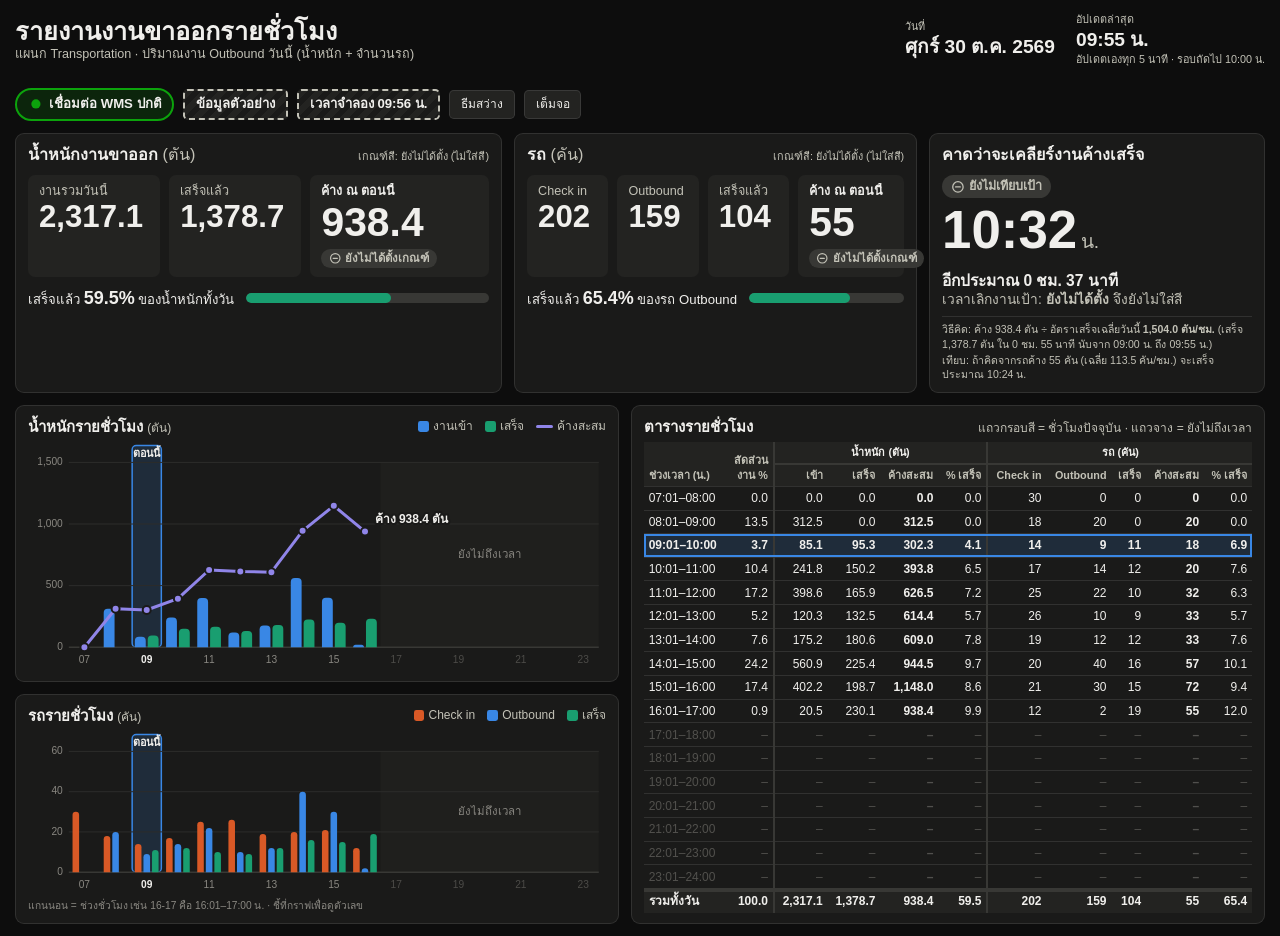
==== src/web/index.html @ 68474e00 "Phase 1: WMS outbound realtime dashboard with sample data Co-Authored-By: Claude Opus 5.5 <noreply@a" ====
<!DOCTYPE html>
<html lang="th">
<head>
<meta charset="utf-8">
<meta name="viewport" content="width=device-width, initial-scale=1">
<title>รายงานงานขาออกรายชั่วโมง</title>
<link rel="stylesheet" href="css/style.css">
</head>
<body data-theme="dark" data-conn="loading">
<div class="dash">

  <!-- 1) แถบบน -->
  <header class="topbar">
    <div class="tb-title">
      <h1>รายงานงานขาออกรายชั่วโมง</h1>
      <div class="sub">แผนก Transportation · ปริมาณงาน Outbound วันนี้ (น้ำหนัก + จำนวนรถ)</div>
    </div>
    <div class="tb-block">
      <div class="lbl">วันที่</div>
      <div class="v" id="dateTxt">—</div>
    </div>
    <div class="tb-block">
      <div class="lbl">อัปเดตล่าสุด</div>
      <div class="v num" id="updTxt">—</div>
      <div class="small" id="updSub">กำลังโหลดข้อมูล…</div>
    </div>
    <div class="tb-badges">
      <span class="pill" id="connPill"></span>
      <span class="sample-badge" id="sampleBadge" hidden title="ตัวเลขทั้งหมดเป็นข้อมูลตัวอย่าง (สมมติ) ยังไม่ได้ต่อ WMS จริง">ข้อมูลตัวอย่าง</span>
      <span class="sim-badge" id="simBadge" hidden></span>
      <button class="btn" id="themeBtn" type="button"></button>
      <button class="btn" id="fsBtn" type="button">เต็มจอ</button>
    </div>
  </header>

  <!-- แถบ error : ข้อมูลเก่า / ล็อกอินไม่ผ่าน / อ่านหน้าไม่ได้ -->
  <div class="banner" id="banner" role="alert">
    <span id="bannerIc"></span>
    <div><div class="b-title" id="bannerTitle"></div><div class="b-detail" id="bannerDetail"></div></div>
  </div>

  <div class="content" id="content">
    <div class="content-inner">

      <!-- 2) การ์ดสรุป   3) การ์ดคาดการณ์ -->
      <section class="kpis">
        <div class="panel grp">
          <div class="grp-head"><h2>น้ำหนักงานขาออก <span class="unit">(ตัน)</span></h2><span class="th-note" id="thW"></span></div>
          <div class="tiles tiles-w">
            <div class="tile"><div class="t-lbl">งานรวมวันนี้</div><div class="t-val" id="wTotal"></div></div>
            <div class="tile"><div class="t-lbl">เสร็จแล้ว</div><div class="t-val" id="wDone"></div></div>
            <div class="tile tile-rem" id="wRemTile" data-level="none"><div class="t-lbl">ค้าง ณ ตอนนี้</div><div class="t-val" id="wRem"></div><div class="chip" id="wChip"></div></div>
          </div>
          <div class="prog"><div class="prog-lbl">เสร็จแล้ว <b class="num" id="wPct"></b> ของน้ำหนักทั้งวัน</div><div class="bar"><div class="fill" id="wBar"></div></div></div>
        </div>

        <div class="panel grp">
          <div class="grp-head"><h2>รถ <span class="unit">(คัน)</span></h2><span class="th-note" id="thT"></span></div>
          <div class="tiles tiles-t">
            <div class="tile"><div class="t-lbl">Check in</div><div class="t-val" id="tCi"></div></div>
            <div class="tile"><div class="t-lbl">Outbound</div><div class="t-val" id="tOb"></div></div>
            <div class="tile"><div class="t-lbl">เสร็จแล้ว</div><div class="t-val" id="tDone"></div></div>
            <div class="tile tile-rem" id="tRemTile" data-level="none"><div class="t-lbl">ค้าง ณ ตอนนี้</div><div class="t-val" id="tRem"></div><div class="chip" id="tChip"></div></div>
          </div>
          <div class="prog"><div class="prog-lbl">เสร็จแล้ว <b class="num" id="tPct"></b> ของรถ Outbound</div><div class="bar"><div class="fill" id="tBar"></div></div></div>
        </div>

        <div class="panel fc" id="fcCard" data-level="none">
          <div class="fc-head"><h2>คาดว่าจะเคลียร์งานค้างเสร็จ</h2><span class="chip" id="fcChip"></span></div>
          <div class="fc-main">
            <div class="fc-time"><span id="fcTime"></span><span class="fc-u" id="fcUnit">น.</span></div>
            <div class="fc-side"><div id="fcLeft"></div><div class="fc-target" id="fcTarget"></div></div>
          </div>
          <div class="fc-foot"><div id="fcFormula"></div><div id="fcTruck"></div></div>
        </div>
      </section>

      <!-- 4) กราฟรายชั่วโมง   5) ตาราง -->
      <section class="main">
        <div class="charts">
          <div class="panel chart-panel">
            <div class="c-head">
              <h2>น้ำหนักรายชั่วโมง <span class="unit">(ตัน)</span></h2>
              <div class="legend">
                <span><i class="sw bg-in"></i>งานเข้า</span>
                <span><i class="sw bg-done"></i>เสร็จ</span>
                <span><i class="sw-line bg-rem"></i>ค้างสะสม</span>
              </div>
            </div>
            <div class="plot" id="chartW"></div>
          </div>
          <div class="panel chart-panel">
            <div class="c-head">
              <h2>รถรายชั่วโมง <span class="unit">(คัน)</span></h2>
              <div class="legend">
                <span><i class="sw bg-ci"></i>Check in</span>
                <span><i class="sw bg-in"></i>Outbound</span>
                <span><i class="sw bg-done"></i>เสร็จ</span>
              </div>
            </div>
            <div class="plot" id="chartT"></div>
            <div class="axis-note">แกนนอน = ช่วงชั่วโมง เช่น 16-17 คือ 16:01–17:00 น. · ชี้ที่กราฟเพื่อดูตัวเลข</div>
          </div>
        </div>

        <div class="panel tbl-panel">
          <div class="c-head">
            <h2>ตารางรายชั่วโมง</h2>
            <div class="legend"><span>แถวกรอบสี = ชั่วโมงปัจจุบัน · แถวจาง = ยังไม่ถึงเวลา</span></div>
          </div>
          <div class="tbl-wrap">
            <table>
              <thead>
                <tr>
                  <th rowspan="2" class="c-per">ช่วงเวลา (น.)</th>
                  <th rowspan="2">สัดส่วน<br>งาน %</th>
                  <th colspan="4" class="grp-th sep">น้ำหนัก (ตัน)</th>
                  <th colspan="5" class="grp-th sep">รถ (คัน)</th>
                </tr>
                <tr>
                  <th class="sep">เข้า</th><th>เสร็จ</th><th>ค้างสะสม</th><th>% เสร็จ</th>
                  <th class="sep">Check in</th><th>Outbound</th><th>เสร็จ</th><th>ค้างสะสม</th><th>% เสร็จ</th>
                </tr>
              </thead>
              <tbody id="tbody"></tbody>
              <tfoot id="tfoot"></tfoot>
            </table>
          </div>
        </div>
      </section>
    </div>

    <div class="overlay" id="overlay"><div class="ov-box"><div class="ov-title" id="ovTitle"></div><div class="ov-sub" id="ovSub"></div></div></div>
  </div>
</div>
<div class="tip" id="tip"></div>

<script src="js/calc.js"></script>
<script src="js/app.js"></script>
</body>
</html>
---- src/web/css/style.css ----
/* wms-realtime-report — สไตล์ตาม design/design.md (ธีมมืด/สว่าง, ทีวี 16:9 / คอม / มือถือ) */

/* ---------- ขนาดตัวอักษรฐาน: ทีวี 1920x1080 = 16px แล้วย่อ/ขยายตามจอ ---------- */
:root { font-size: 15px; }
@media (min-width: 900px) { :root { font-size: 14px; } }
@media (min-width: 1200px) { :root { font-size: clamp(12px, min(0.8333vw, 1.4815vh), 32px); } }

/* ---------- ธีม ---------- */
body[data-theme="dark"] {
  color-scheme: dark;
  --page: #0d0d0d; --surface: #1a1a19; --surface-2: #232321;
  --ink: #f0efec; --ink-2: #c3c2b7; --muted: #898781;
  --grid: #2c2c2a; --axis: #383835; --line: rgba(255,255,255,.10);
  --s-in: #3987e5; --s-done: #199e70; --s-ci: #d95926; --s-rem: #9085e9;
  --cur: rgba(57,135,229,.16); --cur-line: #3987e5;
  --chip-none: #383835; --chip-none-ink: #c3c2b7;
  --hit-hover: rgba(255,255,255,.05);
}
body[data-theme="light"] {
  color-scheme: light;
  --page: #ebeae6; --surface: #fcfcfb; --surface-2: #f3f2ef;
  --ink: #0b0b0b; --ink-2: #52514e; --muted: #6f6e69;
  --grid: #e1e0d9; --axis: #c3c2b7; --line: rgba(11,11,11,.12);
  --s-in: #2a78d6; --s-done: #1baf7a; --s-ci: #eb6834; --s-rem: #6250d6;
  --cur: rgba(42,120,214,.12); --cur-line: #2a78d6;
  --chip-none: #e1e0d9; --chip-none-ink: #52514e;
  --hit-hover: rgba(0,0,0,.04);
}
body { --good: #0ca30c; --warn: #fab219; --crit: #d03b3b; }

* { box-sizing: border-box; }
html, body { margin: 0; }
body {
  background: var(--page); color: var(--ink);
  font-family: "Leelawadee UI", "Segoe UI", "Noto Sans Thai", Tahoma, sans-serif;
  line-height: 1.35;
}
h1, h2 { margin: 0; font-weight: 700; }
.num { font-variant-numeric: tabular-nums; }
[hidden] { display: none !important; }

/* ---------- โครงหน้า ---------- */
.dash { display: flex; flex-direction: column; gap: 1rem; padding: 1rem 1.25rem; min-height: 100vh; }
.content { position: relative; }
.content-inner { display: flex; flex-direction: column; gap: 1rem; }
.panel { background: var(--surface); border: 1px solid var(--line); border-radius: .75rem; padding: .9rem 1rem; }

/* ---------- แถบบน ---------- */
.topbar { display: flex; align-items: center; gap: 1.75rem; flex-wrap: wrap; }
.tb-title { flex: 1 1 26rem; min-width: 0; }
.tb-title h1 { font-size: 2.1rem; line-height: 1.15; }
.tb-title .sub { font-size: 1.05rem; color: var(--ink-2); }
.tb-block .lbl { font-size: .9rem; color: var(--ink-2); }
.tb-block .v { font-size: 1.6rem; font-weight: 700; }
.tb-block .small { font-size: .9rem; color: var(--ink-2); }
body[data-conn="stale"] #updTxt, body[data-conn="login"] #updTxt, body[data-conn="parse"] #updTxt, body[data-conn="nofile"] #updTxt { color: var(--crit); }
body[data-conn="stale"] #updSub, body[data-conn="login"] #updSub, body[data-conn="parse"] #updSub, body[data-conn="nofile"] #updSub { color: var(--crit); font-weight: 700; }
body[data-conn="retry"] #updSub { color: var(--warn); font-weight: 700; }
.tb-badges { display: flex; align-items: center; gap: .75rem; flex-wrap: wrap; }
.pill { display: inline-flex; align-items: center; gap: .45rem; padding: .45rem .9rem; border-radius: 999px; font-size: 1.1rem; font-weight: 700; }
.pill:empty { display: none; }
.pill .ic { width: 1.2em; height: 1.2em; }
.conn-ok { background: rgba(12,163,12,.16); color: var(--ink); border: 2px solid var(--good); }
.conn-ok .ic { color: var(--good); }
.conn-retry { background: var(--warn); color: #0b0b0b; }
.conn-bad { background: var(--crit); color: #fff; }
.conn-wait { background: var(--surface-2); color: var(--ink-2); border: 1px solid var(--line); }
.sample-badge, .sim-badge {
  display: inline-flex; align-items: center; padding: .4rem .9rem; border-radius: .4rem;
  font-size: 1.1rem; font-weight: 700; color: var(--ink); border: 2px dashed var(--ink-2);
  background: repeating-linear-gradient(135deg, var(--surface-2) 0 .5rem, var(--surface) .5rem 1rem);
}
.btn { font: inherit; font-size: 1rem; padding: .45rem .9rem; border-radius: .4rem; border: 1px solid var(--line); background: var(--surface-2); color: var(--ink); cursor: pointer; }
.btn:hover { border-color: var(--ink-2); }

/* ---------- แถบ error ---------- */
.banner { display: none; align-items: center; gap: 1rem; padding: .9rem 1.25rem; border-radius: .75rem; background: var(--crit); color: #fff; }
body[data-conn="stale"] .banner, body[data-conn="login"] .banner, body[data-conn="parse"] .banner, body[data-conn="nofile"] .banner { display: flex; }
.banner .ic { width: 2.6rem; height: 2.6rem; flex: none; }
.b-title { font-size: 1.55rem; font-weight: 700; }
.b-detail { font-size: 1.1rem; }

/* ---------- การ์ดสรุป ---------- */
.kpis { display: grid; grid-template-columns: minmax(0,1.45fr) minmax(0,1.2fr) minmax(0,1fr); gap: 1rem; }
.grp { display: flex; flex-direction: column; gap: .7rem; }
.grp-head { display: flex; align-items: baseline; justify-content: space-between; gap: 1rem; flex-wrap: wrap; }
.grp-head h2 { font-size: 1.35rem; }
.grp-head .unit { font-weight: 400; color: var(--ink-2); }
.th-note { font-size: .9rem; color: var(--ink-2); }
.tiles { display: grid; gap: .75rem; }
.tiles-w { grid-template-columns: minmax(0,1fr) minmax(0,1fr) minmax(0,1.35fr); }
.tiles-t { grid-template-columns: minmax(0,1fr) minmax(0,1fr) minmax(0,1fr) minmax(0,1.3fr); }
.tile { background: var(--surface-2); border: 2px solid transparent; border-radius: .6rem; padding: .55rem .75rem; min-width: 0; }
.t-lbl { font-size: 1.05rem; color: var(--ink-2); white-space: nowrap; overflow: hidden; text-overflow: ellipsis; }
.t-val { font-size: 2.6rem; font-weight: 700; line-height: 1.1; font-variant-numeric: tabular-nums; white-space: nowrap; }
.tile-rem .t-val { font-size: 3.4rem; }
.tile-rem .t-lbl { color: var(--ink); font-weight: 700; }
.chip { display: inline-flex; align-items: center; gap: .35rem; margin-top: .3rem; padding: .15rem .6rem; border-radius: 999px; font-size: .95rem; font-weight: 700; background: var(--chip-none); color: var(--chip-none-ink); white-space: nowrap; }
.chip .ic { width: 1.1em; height: 1.1em; }
.prog { display: flex; align-items: center; gap: 1rem; }
.prog-lbl { font-size: 1.1rem; white-space: nowrap; }
.prog-lbl b { font-size: 1.5rem; }
.bar { flex: 1; height: .8rem; background: var(--axis); border-radius: 999px; overflow: hidden; }
.bar .fill { height: 100%; width: 0; background: var(--s-done); border-radius: 999px; }

/* สีตามเกณฑ์ — การ์ด "ค้าง" แต่ละใบ และการ์ดคาดการณ์ (ค่าเกณฑ์ว่าง = data-level="none" ไม่ใส่สี) */
.tile-rem[data-level="good"] { border-color: var(--good); }
.tile-rem[data-level="warn"] { border-color: var(--warn); background: rgba(250,178,25,.16); }
.tile-rem[data-level="crit"] { border-color: var(--crit); background: rgba(208,59,59,.24); animation: pulse 2.4s ease-in-out infinite; }
[data-level="good"] > .chip, [data-level="good"] .fc-head .chip { background: var(--good); color: #fff; }
[data-level="warn"] > .chip, [data-level="warn"] .fc-head .chip { background: var(--warn); color: #0b0b0b; }
[data-level="crit"] > .chip, [data-level="crit"] .fc-head .chip { background: var(--crit); color: #fff; }
.fc[data-level="good"] { border: 3px solid var(--good); }
.fc[data-level="warn"] { border: 3px solid var(--warn); background: linear-gradient(rgba(250,178,25,.12), rgba(250,178,25,.12)), var(--surface); }
.fc[data-level="crit"] { border: 3px solid var(--crit); background: linear-gradient(rgba(208,59,59,.20), rgba(208,59,59,.20)), var(--surface); }
@keyframes pulse { 0%,100% { box-shadow: 0 0 0 0 rgba(208,59,59,0); } 50% { box-shadow: 0 0 0 .35rem rgba(208,59,59,.45); } }
@media (prefers-reduced-motion: reduce) { .tile-rem[data-level="crit"] { animation: none; } }

/* ---------- การ์ดคาดการณ์ ---------- */
.fc { display: flex; flex-direction: column; gap: .5rem; }
.fc-head { display: flex; align-items: center; justify-content: space-between; gap: .75rem; flex-wrap: wrap; }
.fc-head h2 { font-size: 1.35rem; }
#fcChip { margin-top: 0; font-size: 1.05rem; padding: .25rem .75rem; }
.fc-main { display: flex; align-items: center; gap: 1.1rem; flex-wrap: wrap; }
.fc-time { font-size: 4.4rem; font-weight: 700; line-height: 1; font-variant-numeric: tabular-nums; white-space: nowrap; }
.fc-time.fc-long { font-size: 3rem; }
.fc-time .fc-u { font-size: 1.6rem; font-weight: 400; margin-left: .3rem; color: var(--ink-2); }
.fc-side { font-size: 1.15rem; min-width: 0; }
.fc-side #fcLeft { font-weight: 700; font-size: 1.3rem; }
.fc-target { color: var(--ink-2); }
.fc-foot { font-size: .88rem; color: var(--ink-2); border-top: 1px solid var(--line); padding-top: .45rem; }
.fc-foot div + div { margin-top: .15rem; }
.fc-foot div:empty { display: none; }

/* ---------- ส่วนกราฟ + ตาราง ---------- */
.main { display: grid; grid-template-columns: minmax(0,1fr) minmax(0,1.05fr); gap: 1rem; }
.charts { display: grid; grid-template-rows: minmax(0,1.2fr) minmax(0,1fr); gap: 1rem; min-height: 0; }
.chart-panel { display: flex; flex-direction: column; min-height: 0; gap: .4rem; }
.c-head { display: flex; align-items: baseline; justify-content: space-between; gap: 1rem; flex-wrap: wrap; }
.c-head h2 { font-size: 1.25rem; }
.c-head .unit { font-weight: 400; color: var(--ink-2); font-size: 1rem; }
.legend { display: flex; gap: 1rem; flex-wrap: wrap; font-size: 1rem; color: var(--ink-2); }
.legend span { display: inline-flex; align-items: center; gap: .35rem; }
.sw { display: inline-block; width: .9rem; height: .9rem; border-radius: .2rem; }
.sw-line { display: inline-block; width: 1.4rem; height: .22rem; border-radius: 1rem; }
.bg-in { background: var(--s-in); } .bg-done { background: var(--s-done); } .bg-ci { background: var(--s-ci); } .bg-rem { background: var(--s-rem); }
.plot { position: relative; flex: 1; min-height: 12rem; }
.plot svg { position: absolute; inset: 0; display: block; overflow: visible; }
.axis-note { font-size: .85rem; color: var(--muted); }

svg .grid { stroke: var(--grid); stroke-width: 1; }
svg .axis { stroke: var(--axis); stroke-width: 1.5; }
svg .tick, svg .xt { fill: var(--muted); font-size: .85rem; font-variant-numeric: tabular-nums; }
svg .xt.cur { fill: var(--ink); font-weight: 700; }
svg .xt.fut { opacity: .45; }
svg .cur-band { fill: var(--cur); stroke: var(--cur-line); stroke-width: 1.5; }
svg .cur-lbl { fill: var(--ink); font-size: .9rem; font-weight: 700; }
svg .fut-band { fill: var(--surface-2); opacity: .6; }
svg .fut-lbl { fill: var(--muted); font-size: .95rem; }
svg .s-in { fill: var(--s-in); } svg .s-done { fill: var(--s-done); } svg .s-ci { fill: var(--s-ci); }
svg .ln { fill: none; stroke: var(--s-rem); stroke-width: 3; stroke-linejoin: round; stroke-linecap: round; }
svg .dot { fill: var(--s-rem); stroke: var(--surface); stroke-width: 2; }
svg .dlabel { fill: var(--ink); font-size: 1rem; font-weight: 700; paint-order: stroke; stroke: var(--surface); stroke-width: 4px; stroke-linejoin: round; }
svg .hit { fill: transparent; cursor: crosshair; }
svg .hit:hover { fill: var(--hit-hover); }

.tbl-panel { display: flex; flex-direction: column; min-height: 0; gap: .4rem; }
.tbl-wrap { flex: 1; min-height: 0; overflow: auto; }
table { width: 100%; border-collapse: collapse; font-size: 1rem; font-variant-numeric: tabular-nums; }
th, td { padding: .27rem .4rem; text-align: right; white-space: nowrap; }
thead th { font-size: .9rem; font-weight: 700; color: var(--ink-2); background: var(--surface-2); border-bottom: 1px solid var(--line); vertical-align: bottom; }
thead th.grp-th { text-align: center; color: var(--ink); border-bottom: 2px solid var(--axis); }
thead th.c-per, tbody th, tfoot th { text-align: left; }
tbody th { font-weight: 400; }
tbody tr { border-bottom: 1px solid var(--line); }
td.sep, th.sep { border-left: 2px solid var(--axis); }
td.em { font-weight: 700; }
tr.cur { background: var(--cur); outline: 2px solid var(--cur-line); outline-offset: -2px; }
tr.cur th, tr.cur td { font-weight: 700; color: var(--ink); }
tr.fut th, tr.fut td { color: var(--muted); opacity: .5; }
tfoot tr { border-top: 2px solid var(--axis); }
tfoot th, tfoot td { font-weight: 700; background: var(--surface-2); }
/* แถวรวมทั้งวันติดอยู่ล่างกรอบตาราง แม้ตารางต้องเลื่อน */
tfoot th, tfoot td { position: sticky; bottom: 0; z-index: 2; box-shadow: inset 0 2px 0 var(--axis); }

/* ---------- ทับหน้าเมื่อข้อมูลเชื่อถือไม่ได้ ---------- */
.overlay { display: none; position: absolute; inset: 0; z-index: 5; align-items: center; justify-content: center; pointer-events: none; border-radius: .75rem;
  background: repeating-linear-gradient(135deg, rgba(208,59,59,.12) 0 1.2rem, transparent 1.2rem 2.4rem); }
.ov-box { background: var(--surface); border: 3px solid var(--crit); border-radius: .75rem; padding: 1.2rem 2rem; text-align: center; max-width: 90%; box-shadow: 0 .5rem 2rem rgba(0,0,0,.4); }
.ov-title { font-size: 2.2rem; font-weight: 700; color: var(--crit); }
.ov-sub { font-size: 1.2rem; color: var(--ink); margin-top: .3rem; }
body[data-conn="stale"] .overlay, body[data-conn="login"] .overlay, body[data-conn="parse"] .overlay, body[data-conn="nofile"] .overlay { display: flex; }
body[data-conn="stale"] .content-inner, body[data-conn="login"] .content-inner { filter: grayscale(1); opacity: .35; }
/* ไม่มีข้อมูลที่เชื่อถือได้ -> ซ่อนตัวเลขทั้งหมด */
body[data-conn="parse"] .content-inner, body[data-conn="nofile"] .content-inner, body[data-conn="loading"] .content-inner, body[data-hide="1"] .content-inner { visibility: hidden; }

.tip { position: fixed; z-index: 60; display: none; pointer-events: none; background: var(--surface); color: var(--ink); border: 1px solid var(--line); border-radius: 8px; padding: 8px 10px; font-size: 14px; box-shadow: 0 6px 20px rgba(0,0,0,.35); font-variant-numeric: tabular-nums; }
.tip div { display: flex; align-items: center; gap: 6px; white-space: nowrap; }

/* ---------- ทีวี / คอม 16:9 : ทั้งหมดอยู่ในจอเดียว ไม่ต้องเลื่อน ---------- */
@media (min-width: 1200px) and (min-aspect-ratio: 16/10) {
  .dash { height: 100vh; overflow: hidden; }
  .content { flex: 1; min-height: 0; }
  .content-inner { height: 100%; }
  .main { flex: 1; min-height: 0; }
  .plot { min-height: 8rem; }
}

/* ---------- คอมจอเล็ก / แท็บเล็ต ---------- */
@media (max-width: 1199px) {
  .kpis { grid-template-columns: minmax(0,1fr) minmax(0,1fr); }
  .fc { grid-column: 1 / -1; order: -1; }
  .main { grid-template-columns: minmax(0,1fr); }
  .charts { grid-template-rows: auto auto; }
  .plot { flex: none; height: 20rem; }
}

/* ---------- มือถือ: เรียงลงแนวตั้ง ---------- */
@media (max-width: 899px) {
  .dash { padding: .75rem; gap: .75rem; }
  .content-inner { gap: .75rem; }
  .topbar { gap: .6rem 1.2rem; }
  .tb-title { flex-basis: 100%; }
  .tb-title h1 { font-size: 1.45rem; }
  .tb-title .sub { font-size: .9rem; }
  .tb-block .v { font-size: 1.2rem; }
  .tb-badges { flex-basis: 100%; }
  .pill, .sample-badge, .sim-badge { font-size: .95rem; }
  .banner .ic { width: 2rem; height: 2rem; }
  .b-title { font-size: 1.15rem; } .b-detail { font-size: .95rem; }
  .ov-title { font-size: 1.4rem; } .ov-sub { font-size: 1rem; }
  .kpis { grid-template-columns: minmax(0,1fr); gap: .75rem; }
  .tiles-w, .tiles-t { grid-template-columns: minmax(0,1fr) minmax(0,1fr); }
  .tile-rem { order: -1; grid-column: 1 / -1; }
  .t-val { font-size: 1.9rem; }
  .tile-rem .t-val { font-size: 2.6rem; }
  .prog { flex-wrap: wrap; gap: .3rem; } .bar { flex-basis: 100%; }
  .fc-time { font-size: 3.2rem; }
  .plot { height: 16rem; }
  .tbl-wrap { overflow-x: auto; }
  tbody th, thead th.c-per, tfoot th { position: sticky; left: 0; z-index: 1; background: var(--surface); }
  thead th.c-per, tfoot th { background: var(--surface-2); }
  tfoot th { z-index: 3; }
  tr.cur th { background: var(--surface); box-shadow: inset 4px 0 0 var(--cur-line); }
}
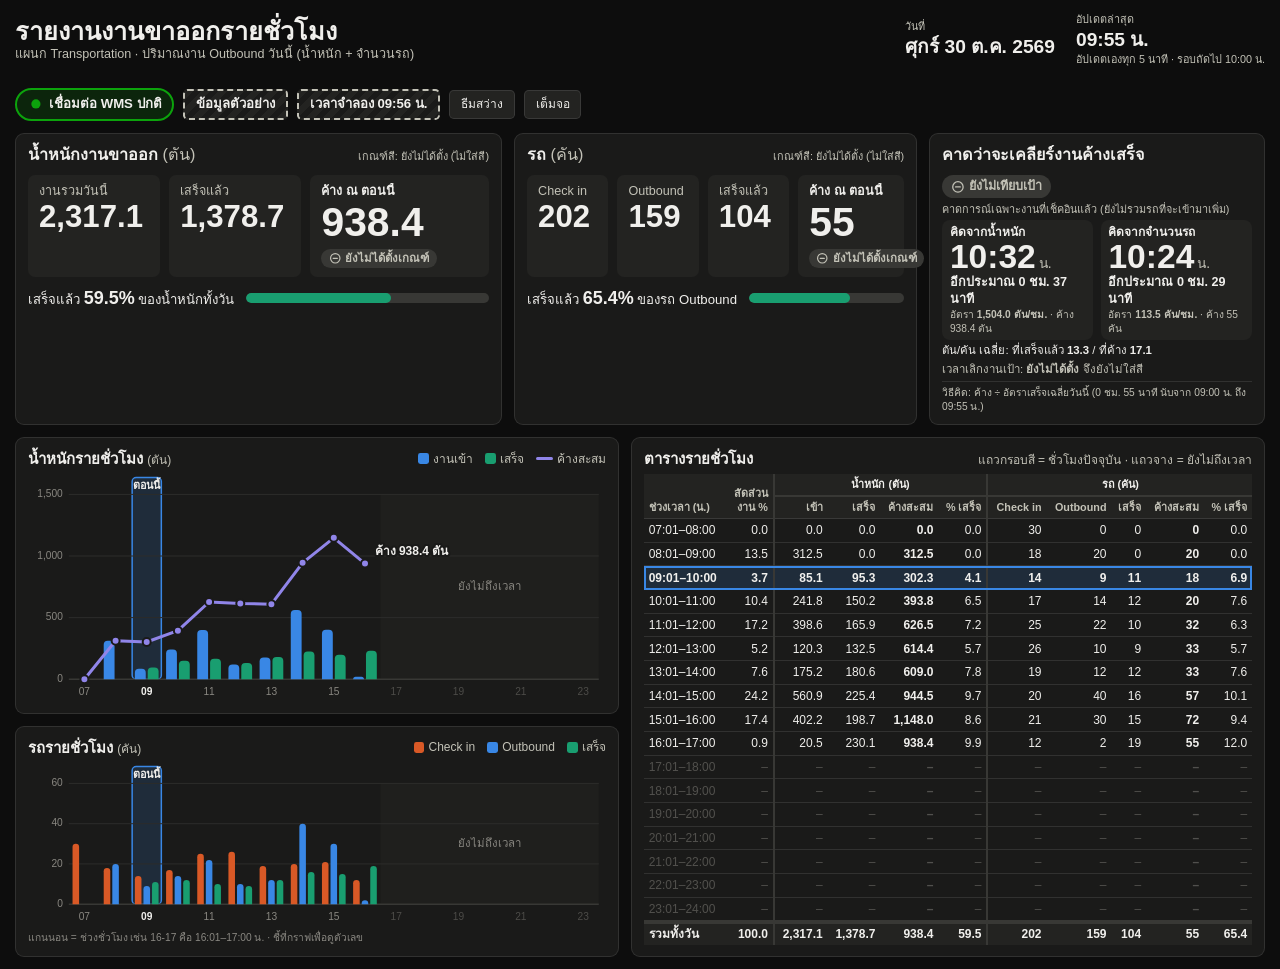
==== commit fd171eee: "Phase 2: live WMS fetcher, dual forecast, fetch history - Add src/fetch-wms.ps1: logs in to WMS (cre" ====
--- a/src/web/index.html
+++ b/src/web/index.html
@@ -67,11 +67,24 @@
 
         <div class="panel fc" id="fcCard" data-level="none">
           <div class="fc-head"><h2>คาดว่าจะเคลียร์งานค้างเสร็จ</h2><span class="chip" id="fcChip"></span></div>
-          <div class="fc-main">
-            <div class="fc-time"><span id="fcTime"></span><span class="fc-u" id="fcUnit">น.</span></div>
-            <div class="fc-side"><div id="fcLeft"></div><div class="fc-target" id="fcTarget"></div></div>
+          <div class="fc-scope">คาดการณ์เฉพาะงานที่เช็คอินแล้ว (ยังไม่รวมรถที่จะเข้ามาเพิ่ม)</div>
+          <div class="fc-pair">
+            <div class="fc-m" id="fcW">
+              <div class="fc-lbl">คิดจากน้ำหนัก <span class="fc-judge" id="fcWJudge" hidden>ใช้ตัดสินสี</span></div>
+              <div class="fc-time"><span id="fcWTime"></span><span class="fc-u" id="fcWUnit">น.</span></div>
+              <div class="fc-left" id="fcWLeft"></div>
+              <div class="fc-rate" id="fcWRate"></div>
+            </div>
+            <div class="fc-m" id="fcT">
+              <div class="fc-lbl">คิดจากจำนวนรถ <span class="fc-judge" id="fcTJudge" hidden>ใช้ตัดสินสี</span></div>
+              <div class="fc-time"><span id="fcTTime"></span><span class="fc-u" id="fcTUnit">น.</span></div>
+              <div class="fc-left" id="fcTLeft"></div>
+              <div class="fc-rate" id="fcTRate"></div>
+            </div>
           </div>
-          <div class="fc-foot"><div id="fcFormula"></div><div id="fcTruck"></div></div>
+          <div class="fc-tpt" id="fcTpt"></div>
+          <div class="fc-target" id="fcTarget"></div>
+          <div class="fc-foot"><div id="fcFormula"></div></div>
         </div>
       </section>
 
--- a/src/web/css/style.css
+++ b/src/web/css/style.css
@@ -117,18 +117,24 @@
 @media (prefers-reduced-motion: reduce) { .tile-rem[data-level="crit"] { animation: none; } }
 
 /* ---------- การ์ดคาดการณ์ ---------- */
-.fc { display: flex; flex-direction: column; gap: .5rem; }
+.fc { display: flex; flex-direction: column; gap: .3rem; }
 .fc-head { display: flex; align-items: center; justify-content: space-between; gap: .75rem; flex-wrap: wrap; }
 .fc-head h2 { font-size: 1.35rem; }
 #fcChip { margin-top: 0; font-size: 1.05rem; padding: .25rem .75rem; }
-.fc-main { display: flex; align-items: center; gap: 1.1rem; flex-wrap: wrap; }
-.fc-time { font-size: 4.4rem; font-weight: 700; line-height: 1; font-variant-numeric: tabular-nums; white-space: nowrap; }
-.fc-time.fc-long { font-size: 3rem; }
-.fc-time .fc-u { font-size: 1.6rem; font-weight: 400; margin-left: .3rem; color: var(--ink-2); }
-.fc-side { font-size: 1.15rem; min-width: 0; }
-.fc-side #fcLeft { font-weight: 700; font-size: 1.3rem; }
-.fc-target { color: var(--ink-2); }
-.fc-foot { font-size: .88rem; color: var(--ink-2); border-top: 1px solid var(--line); padding-top: .45rem; }
+.fc-scope { font-size: .9rem; color: var(--ink-2); }
+/* 2 แบบเคียงกัน ขนาดเท่ากัน ไม่มีแบบหลัก */
+.fc-pair { display: grid; grid-template-columns: minmax(0,1fr) minmax(0,1fr); gap: .6rem; }
+.fc-m { background: var(--surface-2); border-radius: 8px; padding: .35rem .65rem; min-width: 0; }
+.fc-lbl { font-size: 1rem; font-weight: 700; display: flex; align-items: center; gap: .4rem; flex-wrap: wrap; }
+.fc-judge { font-size: .72rem; font-weight: 700; padding: .05rem .45rem; border-radius: 999px; border: 1.5px solid currentColor; }
+.fc-time { font-size: 2.8rem; font-weight: 700; line-height: 1; font-variant-numeric: tabular-nums; white-space: nowrap; }
+.fc-time.fc-long { font-size: 2.1rem; }
+.fc-time .fc-u { font-size: 1.15rem; font-weight: 400; margin-left: .25rem; color: var(--ink-2); }
+.fc-left { font-weight: 700; font-size: 1.05rem; }
+.fc-rate { font-size: .85rem; color: var(--ink-2); }
+.fc-tpt { font-size: .95rem; }
+.fc-target { color: var(--ink-2); font-size: .95rem; }
+.fc-foot { font-size: .85rem; color: var(--ink-2); border-top: 1px solid var(--line); padding-top: .3rem; }
 .fc-foot div + div { margin-top: .15rem; }
 .fc-foot div:empty { display: none; }
 
@@ -235,7 +241,8 @@
   .t-val { font-size: 1.9rem; }
   .tile-rem .t-val { font-size: 2.6rem; }
   .prog { flex-wrap: wrap; gap: .3rem; } .bar { flex-basis: 100%; }
-  .fc-time { font-size: 3.2rem; }
+  .fc-time { font-size: 2.5rem; }
+  .fc-time.fc-long { font-size: 1.7rem; }
   .plot { height: 16rem; }
   .tbl-wrap { overflow-x: auto; }
   tbody th, thead th.c-per, tfoot th { position: sticky; left: 0; z-index: 1; background: var(--surface); }
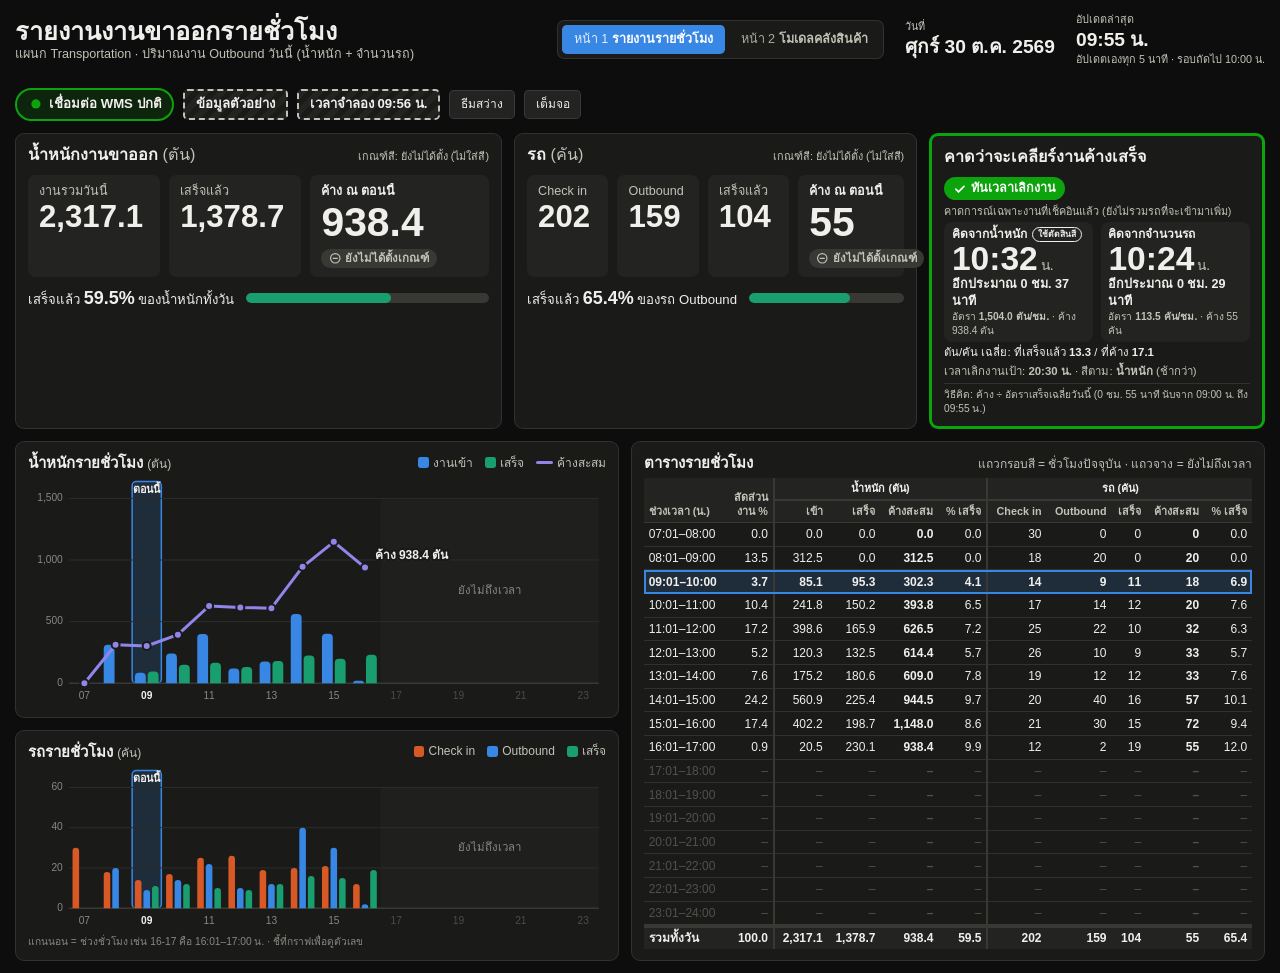
==== commit 255ac4a7: "Page 2: warehouse model with loading/capacity badges and on-click truck list - Page 2 (page2.html): " ====
--- a/src/web/index.html
+++ b/src/web/index.html
@@ -15,6 +15,10 @@
       <h1>รายงานงานขาออกรายชั่วโมง</h1>
       <div class="sub">แผนก Transportation · ปริมาณงาน Outbound วันนี้ (น้ำหนัก + จำนวนรถ)</div>
     </div>
+    <nav class="tabs" aria-label="สลับหน้า">
+      <a class="tab on" href="index.html" aria-current="page"><span class="pg">หน้า 1</span><span class="tl">รายงานรายชั่วโมง</span><span class="ts">รายชั่วโมง</span></a>
+      <a class="tab" href="page2.html"><span class="pg">หน้า 2</span><span class="tl">โมเดลคลังสินค้า</span><span class="ts">โมเดลคลัง</span></a>
+    </nav>
     <div class="tb-block">
       <div class="lbl">วันที่</div>
       <div class="v" id="dateTxt">—</div>
--- a/src/web/css/style.css
+++ b/src/web/css/style.css
@@ -50,6 +50,27 @@
 .tb-title { flex: 1 1 26rem; min-width: 0; }
 .tb-title h1 { font-size: 2.1rem; line-height: 1.15; }
 .tb-title .sub { font-size: 1.05rem; color: var(--ink-2); }
+/* เมนูสลับหน้า 1 / หน้า 2 (ใช้ร่วมทั้งสองหน้า) */
+.tabs { display: flex; gap: .3rem; padding: .3rem; background: var(--surface); border: 1px solid var(--line); border-radius: .6rem; }
+.tab { padding: .5rem 1rem; border-radius: .4rem; font-size: 1.05rem; font-weight: 700; color: var(--ink-2); text-decoration: none; white-space: nowrap; }
+.tab:hover { color: var(--ink); background: var(--surface-2); }
+.tab.on { background: var(--s-in); color: #fff; }
+.tab .pg { font-weight: 400; opacity: .85; margin-right: .3rem; }
+.tab .ts { display: none; }
+/* ทีวี/คอมจอกว้าง: แท็บย่อ + แถบบนอยู่แถวเดียว (ไม่ให้แถบบนสูงขึ้นจนตารางหน้า 1 เห็นแถวน้อยลง) */
+@media (min-width: 1600px) {
+  .topbar { gap: 1rem; flex-wrap: nowrap; }
+  .tb-title { flex: 1 1 auto; min-width: 0; }
+  .tb-title h1 { white-space: nowrap; overflow: hidden; text-overflow: ellipsis; font-size: 1.8rem; }
+  .pill, .sample-badge, .sim-badge { font-size: 1rem; padding: .35rem .7rem; }
+  .tb-badges .btn { padding: .4rem .7rem; }
+  .tb-title .sub { white-space: nowrap; overflow: hidden; text-overflow: ellipsis; }
+  .tab { padding: .45rem .8rem; }
+  .tab .tl { display: none; }
+  .tab .ts { display: inline; }
+  .tb-block, .tabs { flex: none; }
+  .tb-badges { flex: none; flex-wrap: nowrap; gap: .6rem; }
+}
 .tb-block .lbl { font-size: .9rem; color: var(--ink-2); }
 .tb-block .v { font-size: 1.6rem; font-weight: 700; }
 .tb-block .small { font-size: .9rem; color: var(--ink-2); }
@@ -227,6 +248,8 @@
   .content-inner { gap: .75rem; }
   .topbar { gap: .6rem 1.2rem; }
   .tb-title { flex-basis: 100%; }
+  .tabs { flex-basis: 100%; }
+  .tab { flex: 1; text-align: center; font-size: .95rem; padding: .55rem .4rem; white-space: normal; }
   .tb-title h1 { font-size: 1.45rem; }
   .tb-title .sub { font-size: .9rem; }
   .tb-block .v { font-size: 1.2rem; }
